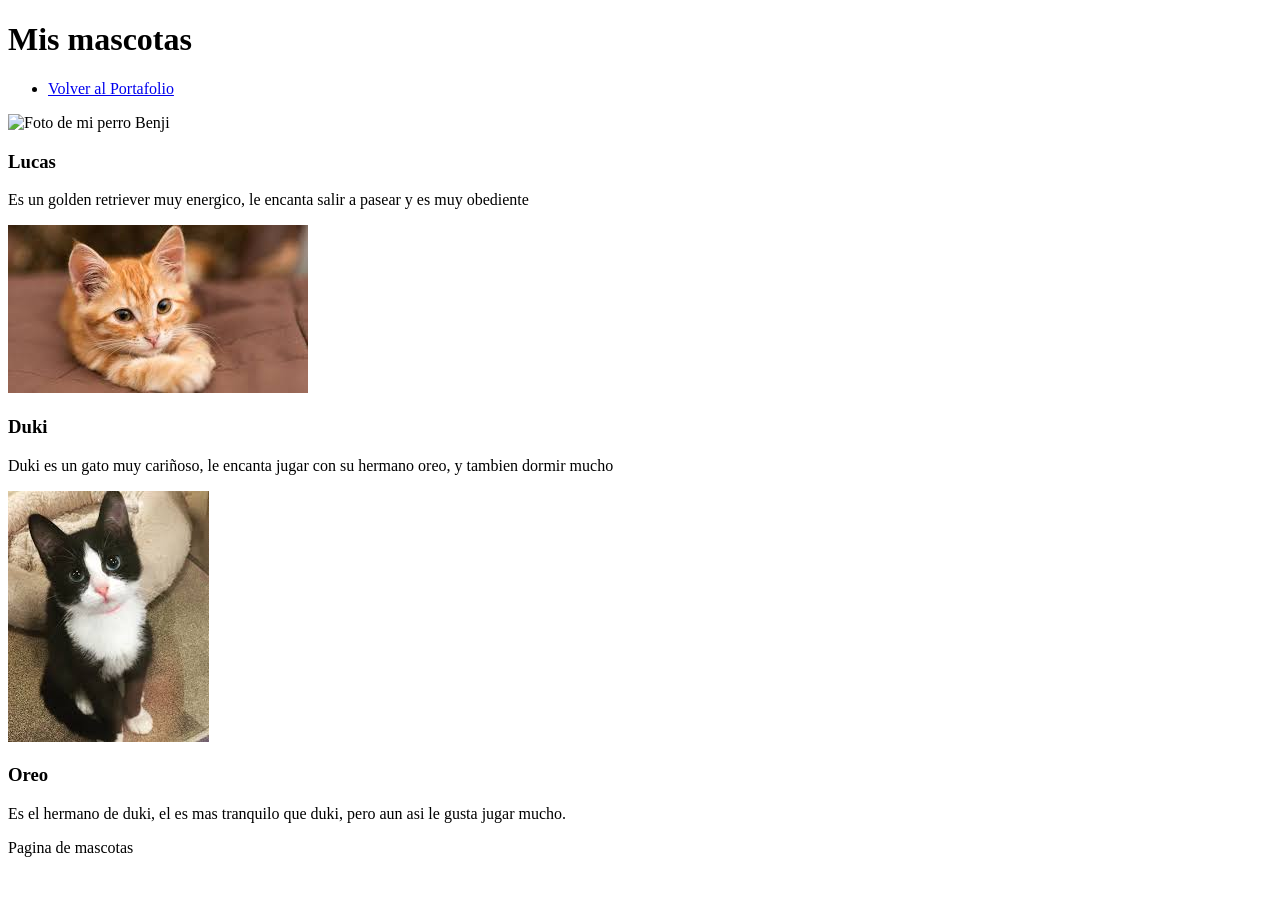
==== mascotas.html @ 18ed236e "html proyecto" ====
<!DOCTYPE html>
<html lang="en">
<head>
    <meta charset="UTF-8">
    <meta name="viewport" content="width=device-width, initial-scale=1.0">
    <title>Mis mascotas - Portafolio</title>
    <link rel="stylesheet" href="styles.css">
</head>

<body>
    <header>
        <h1>Mis mascotas</h1>
        <nav>
            <ul>
                <li><a href="index.html">Volver al Portafolio</a></li>
            </ul>
        </nav>
    </header>
        <main>
            <section class="Galeria">
            <article class="Ficha-mascota">
                <img src="https://encrypted-tbn0.gstatic.com/images?q=tbn:ANd9GcSKlY5giO4e0_exXFNHferEr9_WG_FuKoPHPA&s" alt="Foto de mi perro Benji">
                <h3>Lucas</h3>
                <p>Es un golden retriever muy energico, le encanta salir a pasear y es muy obediente</p>
            </article>
            <article class="Ficha-mascota">
                <img src="descarga (1).jpeg" alt="Foto de mi gato duki">
                <h3>Duki</h3>
                <p> Duki es un gato muy cariñoso, le encanta jugar con su hermano oreo, y tambien dormir mucho</p>
            </article>

            <article class="Ficha-mascota">
                <img src="descarga.jpeg" alt="Foto de mi gato oreo">
                <h3>Oreo</h3>
                <p>Es el hermano de duki, el es mas tranquilo que duki, pero aun asi le gusta jugar mucho.</p>
            </article>
         </section>    
        </main>
        <footer>
            <p>Pagina de mascotas</p>
        </footer>
    
</body>
</html>
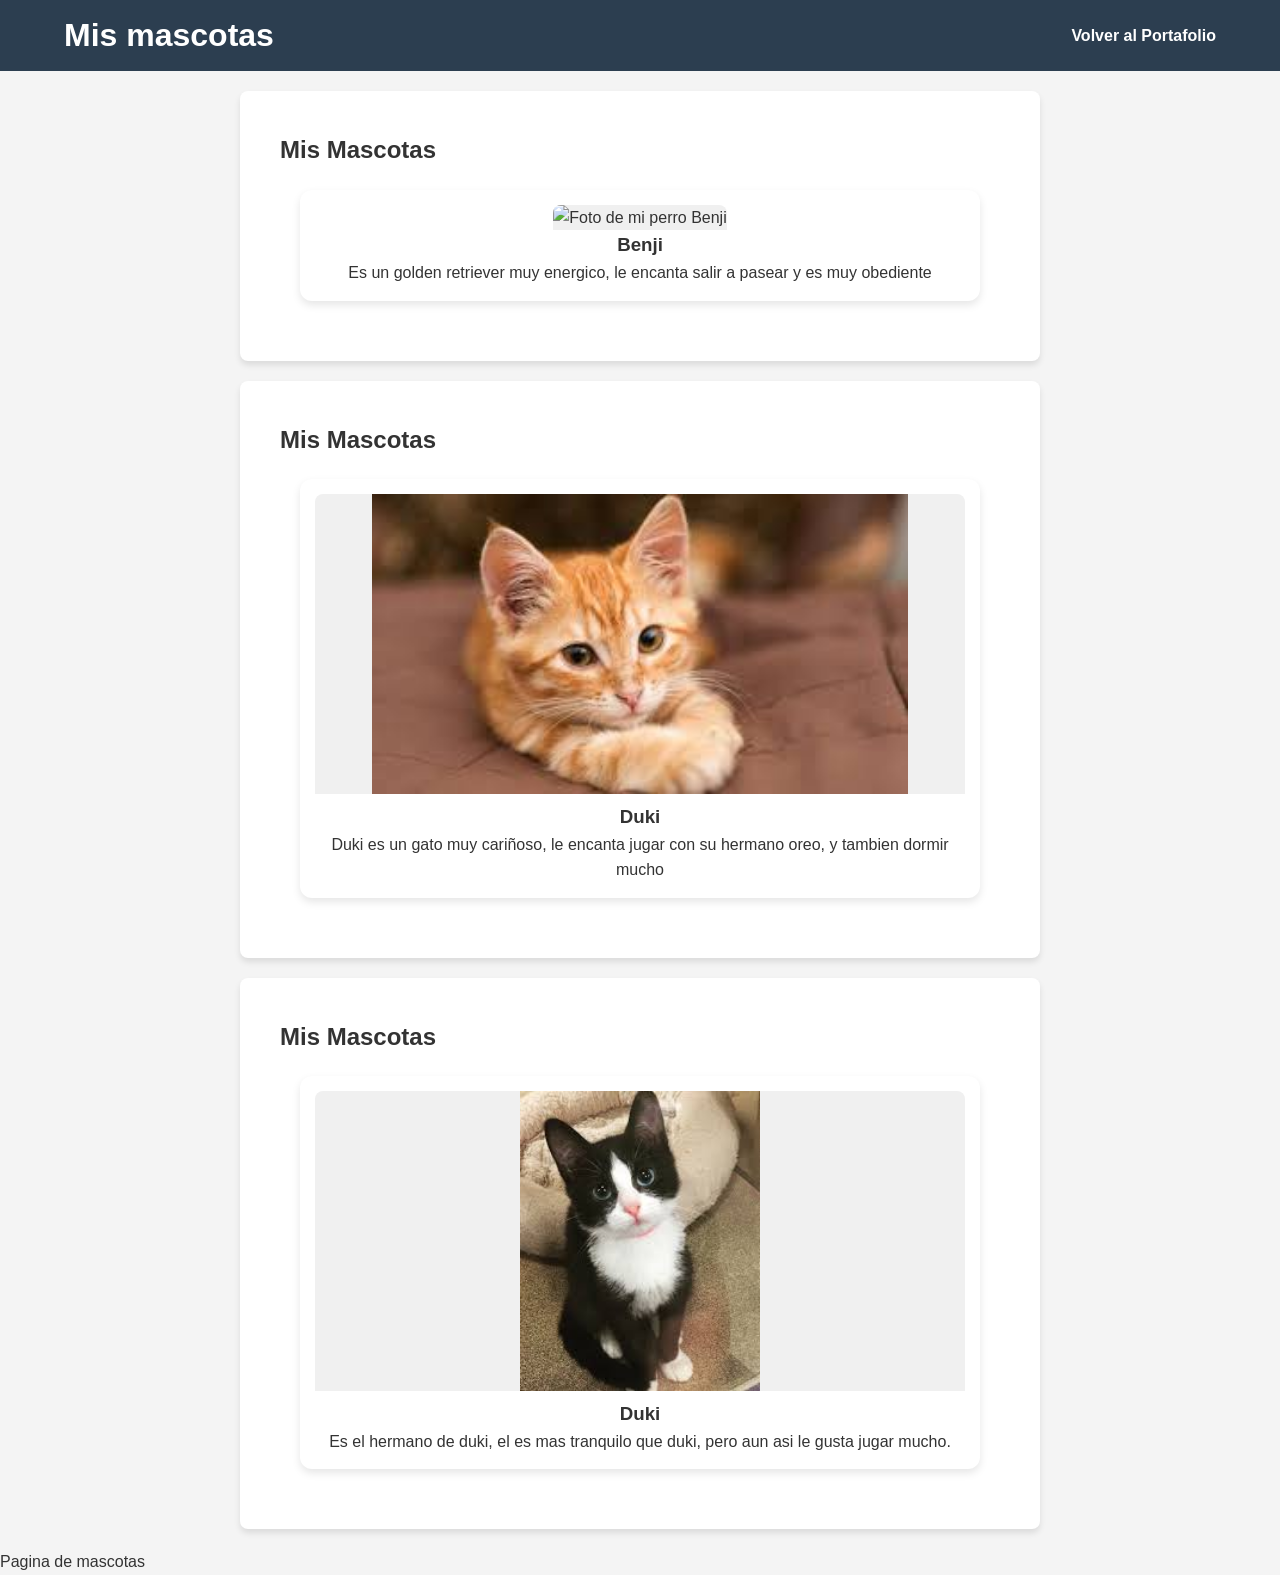
==== commit 84551827: "semana 2 hecha" ====
--- a/mascotas.html
+++ b/mascotas.html
@@ -17,28 +17,43 @@
         </nav>
     </header>
         <main>
-            <section class="Galeria">
-            <article class="Ficha-mascota">
-                <img src="https://encrypted-tbn0.gstatic.com/images?q=tbn:ANd9GcSKlY5giO4e0_exXFNHferEr9_WG_FuKoPHPA&s" alt="Foto de mi perro Benji">
-                <h3>Lucas</h3>
-                <p>Es un golden retriever muy energico, le encanta salir a pasear y es muy obediente</p>
-            </article>
-            <article class="Ficha-mascota">
-                <img src="descarga (1).jpeg" alt="Foto de mi gato duki">
-                <h3>Duki</h3>
-                <p> Duki es un gato muy cariñoso, le encanta jugar con su hermano oreo, y tambien dormir mucho</p>
-            </article>
+            <section id="galeria-mascotas">
+    <h2>Mis Mascotas</h2>
+    <div class="contenedor-galeria"> <article class="mascota-tarjeta">
+             <img src="https://encrypted-tbn0.gstatic.com/images?q=tbn:ANd9GcSKlY5giO4e0_exXFNHferEr9_WG_FuKoPHPA&s" alt="Foto de mi perro Benji">
+            <h3>Benji</h3>
+            <p>Es un golden retriever muy energico, le encanta salir a pasear y es muy obediente</p>
+        </article>
 
-            <article class="Ficha-mascota">
-                <img src="descarga.jpeg" alt="Foto de mi gato oreo">
-                <h3>Oreo</h3>
-                <p>Es el hermano de duki, el es mas tranquilo que duki, pero aun asi le gusta jugar mucho.</p>
-            </article>
-         </section>    
+        </div>
+</section>
+<section id="galeria-mascotas">
+    <h2>Mis Mascotas</h2>
+    <div class="contenedor-galeria"> <article class="mascota-tarjeta">
+             <img src="descarga (1).jpeg" alt="Foto de mi gato duki">
+            <h3>Duki</h3>
+            <p>Duki es un gato muy cariñoso, le encanta jugar con su hermano oreo, y tambien dormir mucho</p>
+        </article>
+
+        </div>
+</section>
+<section id="galeria-mascotas">
+<h2>Mis Mascotas</h2>
+<div class="contenedor-galeria"> <article class="mascota-tarjeta">
+        <img src="descarga.jpeg" alt="Foto de mi gato oreo">
+
+        <h3>Duki</h3>
+        <p>Es el hermano de duki, el es mas tranquilo que duki, pero aun asi le gusta jugar mucho.</p>
+        </article>
+
+        </div>
+</section>
+    
         </main>
         <footer>
             <p>Pagina de mascotas</p>
         </footer>
-    
+
+
 </body>
 </html>
--- a/styles.css
+++ b/styles.css
@@ -0,0 +1,183 @@
+
+* {
+    margin: 0;
+    padding: 0;
+    box-sizing: border-box; 
+}
+
+body {
+    font-family: 'Segoe UI', Tahoma, Geneva, Verdana, sans-serif;
+    line-height: 1.6;
+    background-color: #f4f4f4;
+    color: #333; 
+}
+
+header {
+    background-color: #2c3e50; 
+    color: white;
+    padding: 1rem;
+    display: flex;
+    justify-content: space-between; 
+    align-items: center;
+}
+
+nav ul {
+    display: flex;
+    list-style: none; 
+}
+
+nav ul li {
+    margin-left: 20px;
+}
+
+nav a {
+    color: white;
+    text-decoration: none; 
+    font-weight: bold;
+    transition: 0.3s; 
+}
+
+
+nav a:hover {
+    color: #3498db; /
+}
+
+section {
+    padding: 40px;
+    margin: 20px auto;
+    max-width: 800px; 
+    background: white;
+    border-radius: 8px;
+    box-shadow: 0 4px 6px rgba(0,0,0,0.1); 
+}
+
+form {
+    display: flex;
+    flex-direction: column; 
+}
+
+input, textarea {
+    margin-bottom: 15px;
+    padding: 10px;
+    border: 1px solid #ddd;
+    border-radius: 4px;
+}
+
+button {
+    background-color: #27ae60;
+    color: white;
+    padding: 10px;
+    border: none;
+    border-radius: 4px;
+    cursor: pointer;
+}
+
+.mascota-ficha {
+    text-align: center;
+    margin-bottom: 30px;
+}
+
+.mascota-ficha img {
+    width: 100%;
+    max-width: 300px; 
+    height: auto;
+    border-radius: 15px; 
+    box-shadow: 0 10px 20px rgba(0,0,0,0.2); 
+    transition: transform 0.3s;
+}
+
+
+.mascota-ficha img:hover {
+    transform: scale(1.05);
+}
+
+/* TASK 2: Header y Navegación con Flexbox */
+header {
+    background-color: #2c3e50;
+    color: white;
+    padding: 20px 50px;
+    
+    display: flex;             /* Activamos Flexbox */
+    justify-content: space-between; /* Separa el título del menú */
+    align-items: center;       /* Centra todo verticalmente */
+}
+
+nav ul {
+    display: flex;             /* Los enlaces se ponen en fila */
+    list-style: none;
+    gap: 20px;                 /* Espacio uniforme entre enlaces */
+}
+
+/* TASK 3: Sección de Proyectos con Grid Layout */
+.grid-proyectos {
+    display: grid;             /* Activamos Grid */
+    /* Crea 3 columnas de igual tamaño (1fr = 1 fracción del espacio) */
+    grid-template-columns: repeat(3, 1fr); 
+    gap: 20px;                 /* Espacio entre las tarjetas */
+    padding: 20px 0;
+}
+
+.tarjeta-proyecto {
+    background-color: #fff;
+    padding: 20px;
+    border: 1px solid #ddd;
+    border-radius: 8px;
+    transition: transform 0.3s;
+}
+
+.tarjeta-proyecto:hover {
+    transform: translateY(-5px); /* Pequeña animación al pasar el mouse */
+}
+
+/* TASK 4: Galería de Mascotas (Combinación) */
+.galeria-mascotas {
+    display: grid;
+    /* Esto hace que las columnas se ajusten solas según el tamaño de la pantalla */
+    grid-template-columns: repeat(auto-fit, minmax(250px, 1fr));
+    gap: 15px;
+}
+
+/* Ejemplo de Flexbox dentro de la galería para los detalles */
+.mascota-ficha {
+    display: flex;
+    flex-direction: column;    /* Elementos uno sobre otro */
+    align-items: center;       /* Centrados horizontalmente */
+    background: #eee;
+    padding: 15px;
+    border-radius: 10px;
+}
+
+.contenedor-galeria {
+    display: grid;
+    /* Esto crea columnas que se ajustan solas (mínimo 250px de ancho) */
+    grid-template-columns: repeat(auto-fit, minmax(250px, 1fr));
+    gap: 20px; /* El espacio entre cada mascota */
+    padding: 20px;
+}
+
+.mascota-tarjeta {
+    background: white;
+    padding: 15px;
+    border-radius: 12px;
+    box-shadow: 0 4px 8px rgba(0,0,0,0.1);
+    text-align: center; /* Centra el nombre y el texto */
+}
+.mascota-tarjeta img {
+    width: 100%;       /* Ocupa todo el ancho de la tarjeta */
+    height: 300px;     /* Dale un poco más de altura para que quepa */
+    object-fit: contain; /* ¡CAMBIA ESTO! Muestra la foto entera dentro del espacio */
+    background-color: #f0f0f0; /* Opcional: un color de fondo para los espacios vacíos */
+    border-radius: 8px 8px 0 0;
+}
+header {
+    display: flex;
+    justify-content: space-between; /* Título a la izquierda, enlace a la derecha */
+    align-items: center;
+    padding: 10px 5%;
+}
+.contenedor-galeria {
+    display: grid;
+    grid-template-columns: repeat(auto-fit, minmax(300px, 1fr));
+    gap: 30px; /* Esto separará a Benji de las otras mascotas */
+    padding: 20px;
+}
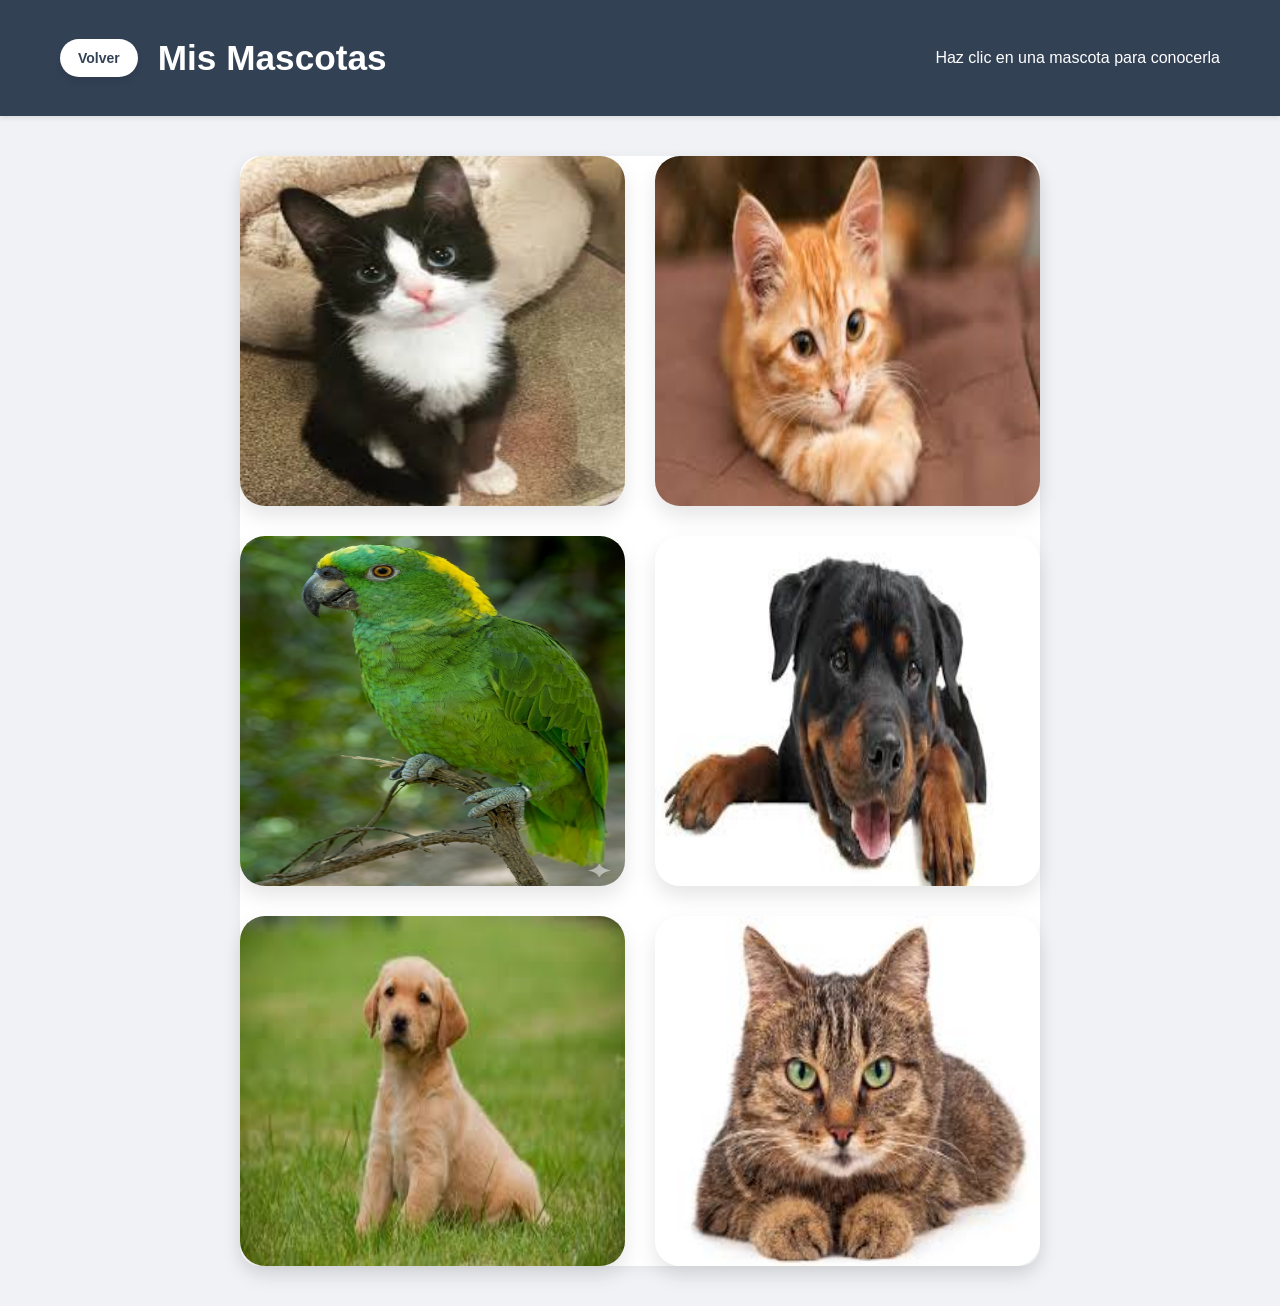
==== commit 236f759e: "week 2 finished" ====
--- a/mascotas.html
+++ b/mascotas.html
@@ -1,59 +1,95 @@
 <!DOCTYPE html>
-<html lang="en">
+<html lang="es">
 <head>
     <meta charset="UTF-8">
     <meta name="viewport" content="width=device-width, initial-scale=1.0">
-    <title>Mis mascotas - Portafolio</title>
+    <title>Mi Galería de Mascotas Interactiva</title>
     <link rel="stylesheet" href="styles.css">
 </head>
+<body>
 
-<body>
-    <header>
-        <h1>Mis mascotas</h1>
-        <nav>
-            <ul>
-                <li><a href="index.html">Volver al Portafolio</a></li>
-            </ul>
-        </nav>
-    </header>
-        <main>
-            <section id="galeria-mascotas">
-    <h2>Mis Mascotas</h2>
-    <div class="contenedor-galeria"> <article class="mascota-tarjeta">
-             <img src="https://encrypted-tbn0.gstatic.com/images?q=tbn:ANd9GcSKlY5giO4e0_exXFNHferEr9_WG_FuKoPHPA&s" alt="Foto de mi perro Benji">
-            <h3>Benji</h3>
-            <p>Es un golden retriever muy energico, le encanta salir a pasear y es muy obediente</p>
-        </article>
+   <header class="header-principal">
+    <div class="contenedor-titulo">
+        <a href="index.html" class="boton-volver">Volver</a>
+        <h1>Mis Mascotas</h1>
+    </div>
+    <p class="subtitulo">Haz clic en una mascota para conocerla</p>
+</header>
 
-        </div>
-</section>
-<section id="galeria-mascotas">
-    <h2>Mis Mascotas</h2>
-    <div class="contenedor-galeria"> <article class="mascota-tarjeta">
-             <img src="descarga (1).jpeg" alt="Foto de mi gato duki">
-            <h3>Duki</h3>
-            <p>Duki es un gato muy cariñoso, le encanta jugar con su hermano oreo, y tambien dormir mucho</p>
-        </article>
+    <main>
+        <section class="contenedor-galeria">
 
-        </div>
-</section>
-<section id="galeria-mascotas">
-<h2>Mis Mascotas</h2>
-<div class="contenedor-galeria"> <article class="mascota-tarjeta">
-        <img src="descarga.jpeg" alt="Foto de mi gato oreo">
+            <div class="tarjeta-mascota" onclick="toggleMascota(this)">
+                <img src="descarga.jpeg" alt="Duki">
+                <div class="info-mascota">
+                    <span class="cerrar">&times;</span>
+                    <h3>Duki</h3>
+                    <p>Un gato curioso y juguetón, le encanta perseguir hilos y dormir.</p>
+                </div>
+            </div>
 
-        <h3>Duki</h3>
-        <p>Es el hermano de duki, el es mas tranquilo que duki, pero aun asi le gusta jugar mucho.</p>
-        </article>
+            <div class="tarjeta-mascota" onclick="toggleMascota(this)">
+                <img src="descarga (1).jpeg" alt="Oreo">
+                <div class="info-mascota">
+                    <span class="cerrar">&times;</span>
+                    <h3>Oreo</h3>
+                    <p>Un gato Amigable siempre te recibirá con un ronroneo, es hermano de duki y le encanta jugar.</p>
+                </div>
+            </div>
 
-        </div>
-</section>
-    
-        </main>
-        <footer>
-            <p>Pagina de mascotas</p>
-        </footer>
+            <div class="tarjeta-mascota" onclick="toggleMascota(this)">
+                <img src="loro2.png" alt="Paco">
+                <div class="info-mascota">
+                    <span class="cerrar">&times;</span>
+                    <h3>Paco</h3>
+                    <p>Inteligente, le encanta imitar sonidos.</p>
+                </div>
+            </div>
 
+            <div class="tarjeta-mascota" onclick="toggleMascota(this)">
+                <img src="perro.jpeg" alt="Rocky">
+                <div class="info-mascota">
+                    <span class="cerrar">&times;</span>
+                    <h3>Rocky</h3>
+                    <p>Rocky es Leal y protector, ama jugar y dormir, tambien salir al parque.</p>
+                </div>
+            </div>
+
+            <div class="tarjeta-mascota" onclick="toggleMascota(this)">
+                <img src="perro 2.jpeg" alt="Luna">
+                <div class="info-mascota">
+                    <span class="cerrar">&times;</span>
+                    <h3>Luna</h3>
+                    <p>luna esta siempre feliz, ama comer y jugar con su hermano Rocky.</p>
+                </div>
+            </div>
+
+            <div class="tarjeta-mascota" onclick="toggleMascota(this)">
+                <img src="gato.jpeg" alt="Lucas">
+                <div class="info-mascota">
+                    <span class="cerrar">&times;</span>
+                    <h3>Lucas</h3>
+                    <p>Un gato muy especial, aunque es bastante independiente ama estar con sus hermanos.</p>
+                </div>
+            </div>
+
+        </section>
+    </main>
+
+    <script>
+        function toggleMascota(tarjeta) {
+   
+            const tarjetasAbiertas = document.querySelectorAll('.tarjeta-mascota.abierta');
+            tarjetasAbiertas.forEach(t => {
+                if (t !== tarjeta) {
+                    t.classList.remove('abierta');
+                }
+            });
+
+   
+            tarjeta.classList.toggle('abierta');
+        }
+    </script>
 
 </body>
 </html>
--- a/styles.css
+++ b/styles.css
@@ -2,182 +2,285 @@
 * {
     margin: 0;
     padding: 0;
-    box-sizing: border-box; 
+    box-sizing: border-box;
 }
 
 body {
     font-family: 'Segoe UI', Tahoma, Geneva, Verdana, sans-serif;
     line-height: 1.6;
-    background-color: #f4f4f4;
-    color: #333; 
+    background-color: #f0f2f5;
+    color: #333;
 }
 
 header {
-    background-color: #2c3e50; 
-    color: white;
-    padding: 1rem;
-    display: flex;
-    justify-content: space-between; 
-    align-items: center;
+    background-color: #334155;
+    padding: 20px 60px; 
+    display: flex;
+    justify-content: space-between;
+    align-items: center;
+}
+
+header h1 {
+    color: white;
+    font-size: 1.5rem;
 }
 
 nav ul {
-    display: flex;
-    list-style: none; 
-}
-
-nav ul li {
-    margin-left: 20px;
+    display: flex; 
+    list-style: none;
+    gap: 15px;
 }
 
 nav a {
-    color: white;
-    text-decoration: none; 
-    font-weight: bold;
-    transition: 0.3s; 
+    text-decoration: none;
+    color: white;
+    background-color: rgba(255, 255, 255, 0.1); 
+    padding: 10px 20px;
+    border-radius: 20px;
+    font-weight: bold;
+    transition: all 0.3s ease;
+    border: 1px solid transparent;
 }
 
 
 nav a:hover {
-    color: #3498db; /
-}
+    background-color: white;
+    color: #334155;
+    transform: translateY(-3px); 
+    box-shadow: 0 4px 10px rgba(0,0,0,0.2);
+}
+
+header {
+    background-color: #334155; 
+    color: white;
+    width: 100%;
+    padding: 30px 60px; 
+    display: flex;
+    justify-content: space-between;
+    align-items: center;
+    box-shadow: 0 2px 5px rgba(0,0,0,0.1);
+}
+
+.contenedor-titulo {
+    display: flex;
+    align-items: center;
+    gap: 20px;
+}
+
+header h1 {
+    margin: 0;
+    font-size: 2.2em;
+}
+
+
+.boton-volver {
+    display: inline-flex;
+    align-items: center;
+    text-decoration: none;
+    color: #334155;
+    background-color: white;
+    padding: 8px 18px;
+    border-radius: 25px; 
+    font-weight: bold;
+    font-size: 14px;
+    box-shadow: 0 4px 6px rgba(0,0,0,0.1);
+    transition: all 0.3s ease;
+}
+
+.boton-volver:hover {
+    background-color: #e2e8f0;
+    transform: translateX(-5px);
+}
+
+
+main {
+    width: 95%; 
+    max-width: 1400px; 
+    margin: 40px auto;
+}
+
+.contenedor-galeria {
+    display: grid;
+   
+    grid-template-columns: repeat(auto-fit, minmax(300px, 1fr)); 
+    gap: 30px;
+    width: 100%;
+    padding: 0; 
+}
+
+.tarjeta-mascota {
+    height: 350px; 
+    border-radius: 25px;
+    overflow: hidden;
+    position: relative;
+    box-shadow: 0 10px 20px rgba(0,0,0,0.1);
+}
+
+.tarjeta-mascota img {
+    width: 100%;
+    height: 100%;
+    object-fit: adapt; 
+}
+
+
+.tarjeta-mascota:hover {
+    transform: translateY(-8px);
+}
+
+
+.info-mascota {
+    position: absolute;
+    bottom: -100%;
+    left: 0;
+    width: 100%;
+    height: 100%;
+    background: linear-gradient(to top, rgba(0,0,0,0.9), rgba(0,0,0,0.7));
+    color: white;
+    padding: 25px;
+    display: flex;
+    flex-direction: column;
+    justify-content: center;
+    align-items: center;
+    text-align: center;
+    transition: all 0.5s cubic-bezier(0.25, 0.46, 0.45, 0.94);
+    opacity: 0;
+}
+
+.tarjeta-mascota.abierta .info-mascota {
+    bottom: 0;
+    opacity: 1;
+}
+
+.tarjeta-mascota.abierta img {
+    transform: scale(1.1);
+    filter: blur(2px);
+}
+
 
 section {
     padding: 40px;
-    margin: 20px auto;
-    max-width: 800px; 
+    margin: 40px auto;
+    max-width: 800px;
     background: white;
-    border-radius: 8px;
-    box-shadow: 0 4px 6px rgba(0,0,0,0.1); 
-}
-
-form {
-    display: flex;
-    flex-direction: column; 
+    border-radius: 20px; 
+    box-shadow: 0 4px 15px rgba(0,0,0,0.05);
 }
 
 input, textarea {
+    width: 100%;
     margin-bottom: 15px;
-    padding: 10px;
+    padding: 12px;
     border: 1px solid #ddd;
-    border-radius: 4px;
+    border-radius: 10px; 
 }
 
 button {
     background-color: #27ae60;
     color: white;
-    padding: 10px;
+    padding: 12px;
     border: none;
-    border-radius: 4px;
+    border-radius: 10px;
+    font-weight: bold;
     cursor: pointer;
-}
-
-.mascota-ficha {
-    text-align: center;
-    margin-bottom: 30px;
-}
-
-.mascota-ficha img {
-    width: 100%;
-    max-width: 300px; 
-    height: auto;
-    border-radius: 15px; 
-    box-shadow: 0 10px 20px rgba(0,0,0,0.2); 
-    transition: transform 0.3s;
-}
-
-
-.mascota-ficha img:hover {
-    transform: scale(1.05);
-}
-
-/* TASK 2: Header y Navegación con Flexbox */
-header {
-    background-color: #2c3e50;
-    color: white;
-    padding: 20px 50px;
-    
-    display: flex;             /* Activamos Flexbox */
-    justify-content: space-between; /* Separa el título del menú */
-    align-items: center;       /* Centra todo verticalmente */
-}
-
-nav ul {
-    display: flex;             /* Los enlaces se ponen en fila */
-    list-style: none;
-    gap: 20px;                 /* Espacio uniforme entre enlaces */
-}
-
-/* TASK 3: Sección de Proyectos con Grid Layout */
-.grid-proyectos {
-    display: grid;             /* Activamos Grid */
-    /* Crea 3 columnas de igual tamaño (1fr = 1 fracción del espacio) */
-    grid-template-columns: repeat(3, 1fr); 
-    gap: 20px;                 /* Espacio entre las tarjetas */
-    padding: 20px 0;
-}
-
-.tarjeta-proyecto {
-    background-color: #fff;
+    transition: 0.3s;
+}
+
+button:hover {
+    background-color: #219150;
+}
+
+
+.contenedor-proyectos-acordeon {
+    display: flex;
+    flex-direction: column; 
+    gap: 15px; 
+    width: 100%;
+    margin-top: 20px;
+}
+
+
+.pestaña-proyecto {
+    background-color: white;
+    border-radius: 12px; 
+    overflow: hidden;
+    box-shadow: 0 4px 6px rgba(0,0,0,0.05); 
+    transition: all 0.3s ease; 
+    cursor: pointer; 
+}
+
+
+.pestaña-proyecto:hover {
+    box-shadow: 0 8px 15px rgba(0,0,0,0.1);
+}
+
+
+.cabecera-pestaña {
     padding: 20px;
-    border: 1px solid #ddd;
-    border-radius: 8px;
-    transition: transform 0.3s;
-}
-
-.tarjeta-proyecto:hover {
-    transform: translateY(-5px); /* Pequeña animación al pasar el mouse */
-}
-
-/* TASK 4: Galería de Mascotas (Combinación) */
-.galeria-mascotas {
-    display: grid;
-    /* Esto hace que las columnas se ajusten solas según el tamaño de la pantalla */
-    grid-template-columns: repeat(auto-fit, minmax(250px, 1fr));
-    gap: 15px;
-}
-
-/* Ejemplo de Flexbox dentro de la galería para los detalles */
-.mascota-ficha {
-    display: flex;
-    flex-direction: column;    /* Elementos uno sobre otro */
-    align-items: center;       /* Centrados horizontalmente */
-    background: #eee;
-    padding: 15px;
-    border-radius: 10px;
-}
-
-.contenedor-galeria {
-    display: grid;
-    /* Esto crea columnas que se ajustan solas (mínimo 250px de ancho) */
-    grid-template-columns: repeat(auto-fit, minmax(250px, 1fr));
-    gap: 20px; /* El espacio entre cada mascota */
-    padding: 20px;
-}
-
-.mascota-tarjeta {
-    background: white;
-    padding: 15px;
-    border-radius: 12px;
-    box-shadow: 0 4px 8px rgba(0,0,0,0.1);
-    text-align: center; /* Centra el nombre y el texto */
-}
-.mascota-tarjeta img {
-    width: 100%;       /* Ocupa todo el ancho de la tarjeta */
-    height: 300px;     /* Dale un poco más de altura para que quepa */
-    object-fit: contain; /* ¡CAMBIA ESTO! Muestra la foto entera dentro del espacio */
-    background-color: #f0f0f0; /* Opcional: un color de fondo para los espacios vacíos */
-    border-radius: 8px 8px 0 0;
-}
-header {
-    display: flex;
-    justify-content: space-between; /* Título a la izquierda, enlace a la derecha */
-    align-items: center;
-    padding: 10px 5%;
-}
-.contenedor-galeria {
-    display: grid;
-    grid-template-columns: repeat(auto-fit, minmax(300px, 1fr));
-    gap: 30px; /* Esto separará a Benji de las otras mascotas */
-    padding: 20px;
+    display: flex; 
+    justify-content: space-between; 
+    align-items: center; 
+    transition: background-color 0.3s ease;
+}
+
+.cabecera-pestaña h3 {
+    margin: 0;
+    font-size: 1.3em;
+    font-weight: bold; 
+    color: #334155; 
+}
+
+.icono-flecha {
+    font-size: 1.2em;
+    color: #64748b;
+    transition: transform 0.4s ease; 
+}
+
+.pestaña-proyecto.activa .cabecera-pestaña {
+    background-color: #f1f5f9; 
+}
+
+.pestaña-proyecto.activa .icono-flecha {
+    transform: rotate(90deg); 
+    color: #3498db; 
+}
+
+.contenido-pestaña {
+    max-height: 0; 
+    overflow: hidden; 
+    transition: all 0.5s ease; 
+    opacity: 0; 
+    padding: 0 20px; 
+    box-sizing: border-box; 
+}
+
+
+.pestaña-proyecto.activa .contenido-pestaña {
+    max-height: 500px; 
+    padding: 20px; 
+    opacity: 1; 
+    border-top: 1px solid #e2e8f0; 
+}
+
+
+.contenido-pestaña p {
+    margin: 0 0 15px;
+    font-size: 1.1em;
+    line-height: 1.6; 
+    color: #475569;
+}
+
+
+.boton-proyecto {
+    display: inline-block;
+    padding: 10px 20px;
+    background-color: #27ae60; 
+    color: white;
+    text-decoration: none; 
+    border-radius: 8px; 
+    font-weight: bold;
+    transition: background-color 0.3s ease;
+}
+
+.boton-proyecto:hover {
+    background-color: #219150; 
 }
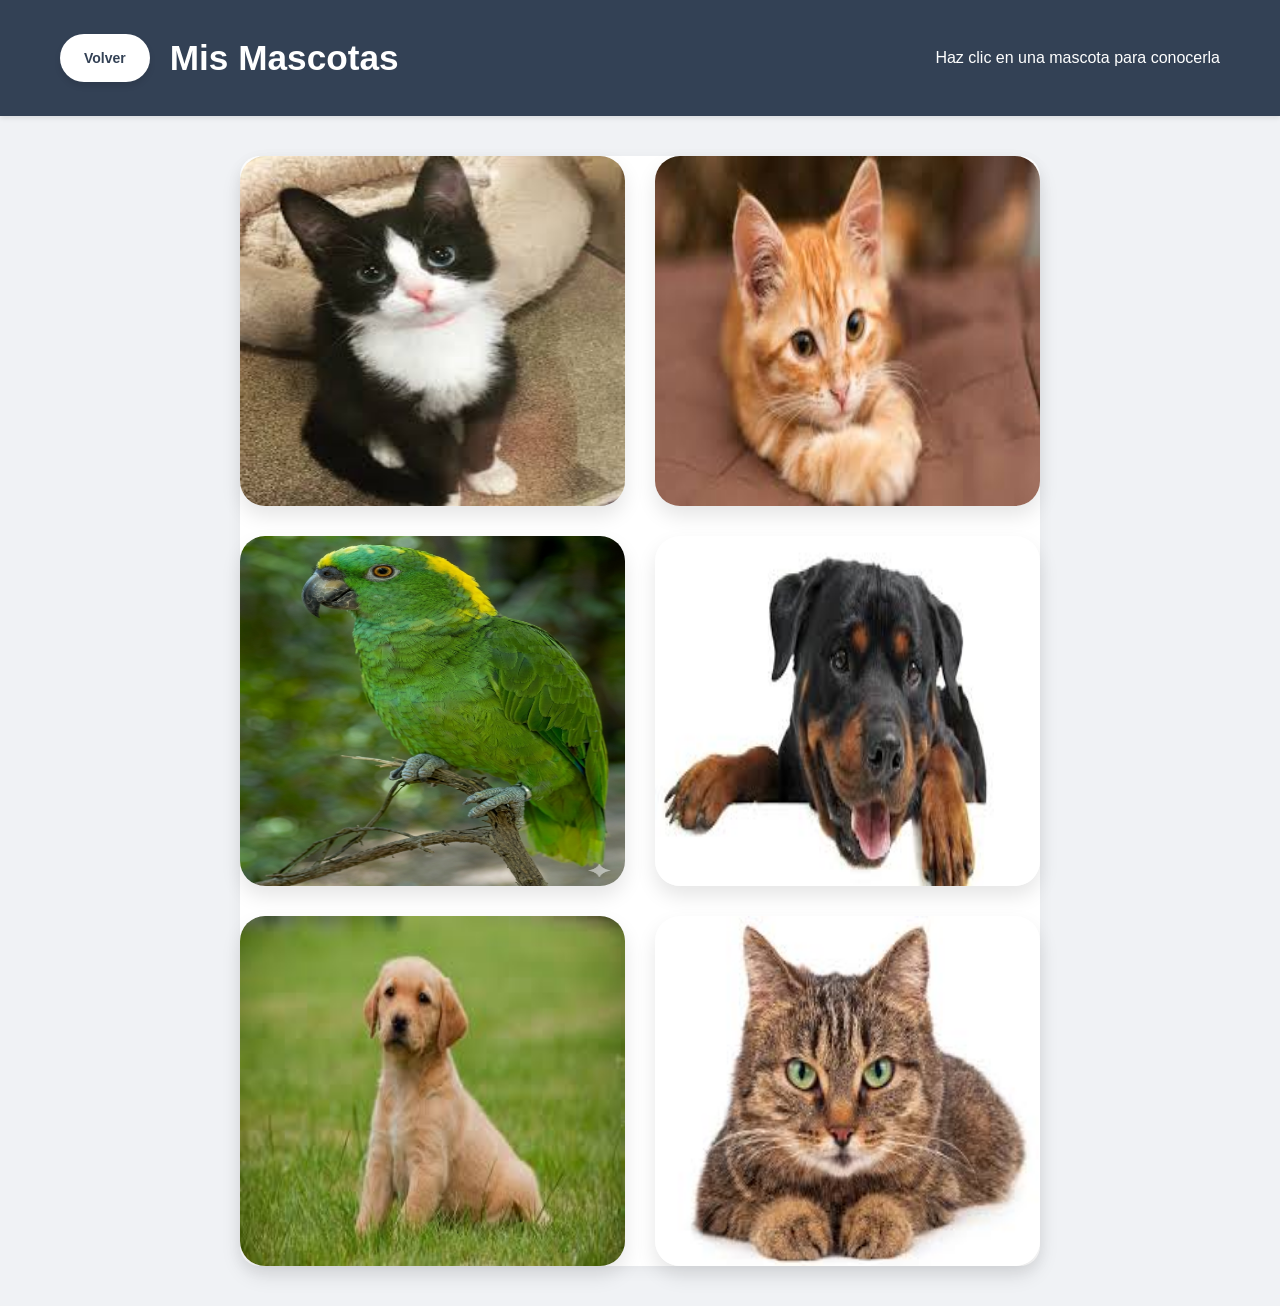
==== commit 25ca3775: "Projecto terminado" ====
--- a/mascotas.html
+++ b/mascotas.html
@@ -3,7 +3,7 @@
 <head>
     <meta charset="UTF-8">
     <meta name="viewport" content="width=device-width, initial-scale=1.0">
-    <title>Mi Galería de Mascotas Interactiva</title>
+    <title>Mi Galería de Mascotas </title>
     <link rel="stylesheet" href="styles.css">
 </head>
 <body>
@@ -20,25 +20,25 @@
         <section class="contenedor-galeria">
 
             <div class="tarjeta-mascota" onclick="toggleMascota(this)">
-                <img src="descarga.jpeg" alt="Duki">
+                <img src="img/descarga.jpeg" alt="Oreo">
                 <div class="info-mascota">
                     <span class="cerrar">&times;</span>
-                    <h3>Duki</h3>
+                    <h3>Oreo</h3>
                     <p>Un gato curioso y juguetón, le encanta perseguir hilos y dormir.</p>
                 </div>
             </div>
 
             <div class="tarjeta-mascota" onclick="toggleMascota(this)">
-                <img src="descarga (1).jpeg" alt="Oreo">
+                <img src="img/descarga (1).jpeg" alt="Duki">
                 <div class="info-mascota">
                     <span class="cerrar">&times;</span>
-                    <h3>Oreo</h3>
+                    <h3>Duki</h3>
                     <p>Un gato Amigable siempre te recibirá con un ronroneo, es hermano de duki y le encanta jugar.</p>
                 </div>
             </div>
 
             <div class="tarjeta-mascota" onclick="toggleMascota(this)">
-                <img src="loro2.png" alt="Paco">
+                <img src="img/loro2.png" alt="Paco">
                 <div class="info-mascota">
                     <span class="cerrar">&times;</span>
                     <h3>Paco</h3>
@@ -47,7 +47,7 @@
             </div>
 
             <div class="tarjeta-mascota" onclick="toggleMascota(this)">
-                <img src="perro.jpeg" alt="Rocky">
+                <img src="img/perro.jpeg" alt="Rocky">
                 <div class="info-mascota">
                     <span class="cerrar">&times;</span>
                     <h3>Rocky</h3>
@@ -56,7 +56,7 @@
             </div>
 
             <div class="tarjeta-mascota" onclick="toggleMascota(this)">
-                <img src="perro 2.jpeg" alt="Luna">
+                <img src="img/perro 2.jpeg " alt="Luna">
                 <div class="info-mascota">
                     <span class="cerrar">&times;</span>
                     <h3>Luna</h3>
@@ -65,7 +65,7 @@
             </div>
 
             <div class="tarjeta-mascota" onclick="toggleMascota(this)">
-                <img src="gato.jpeg" alt="Lucas">
+                <img src="img/gato.jpeg" alt="Lucas">
                 <div class="info-mascota">
                     <span class="cerrar">&times;</span>
                     <h3>Lucas</h3>
@@ -76,20 +76,6 @@
         </section>
     </main>
 
-    <script>
-        function toggleMascota(tarjeta) {
-   
-            const tarjetasAbiertas = document.querySelectorAll('.tarjeta-mascota.abierta');
-            tarjetasAbiertas.forEach(t => {
-                if (t !== tarjeta) {
-                    t.classList.remove('abierta');
-                }
-            });
-
-   
-            tarjeta.classList.toggle('abierta');
-        }
-    </script>
 
 </body>
 </html>
--- a/styles.css
+++ b/styles.css
@@ -1,3 +1,11 @@
+:root {
+    --color-primario: #334155;
+    --color-acento: #3b82f6;
+    --color-fondo: #f0f2f5;
+    --fuente-principal: 'Segoe UI', Tahoma, Geneva, Verdana, sans-serif;
+}
+
+
 
 * {
     margin: 0;
@@ -12,13 +20,6 @@
     color: #333;
 }
 
-header {
-    background-color: #334155;
-    padding: 20px 60px; 
-    display: flex;
-    justify-content: space-between;
-    align-items: center;
-}
 
 header h1 {
     color: white;
@@ -77,21 +78,21 @@
     display: inline-flex;
     align-items: center;
     text-decoration: none;
-    color: #334155;
+    color: var(--color-primario); 
     background-color: white;
-    padding: 8px 18px;
-    border-radius: 25px; 
+    padding: 0.8rem 1.5rem; 
+    border-radius: 25px;
     font-weight: bold;
-    font-size: 14px;
+    font-size: 0.875rem;
     box-shadow: 0 4px 6px rgba(0,0,0,0.1);
     transition: all 0.3s ease;
+    font-family: var(--fuente-principal); 
 }
 
 .boton-volver:hover {
-    background-color: #e2e8f0;
+    background-color: var(--color-fondo); 
     transform: translateX(-5px);
 }
-
 
 main {
     width: 95%; 
@@ -283,4 +284,37 @@
 
 .boton-proyecto:hover {
     background-color: #219150; 
+}
+
+html {
+    font-size: 16px; 
+}
+
+body {
+    font-size: 1rem;
+}
+
+img {
+    max-width: 100%;
+    height: auto;
+    display: block;
+}
+
+
+@media (min-width: 768px) {
+    .contenedor-proyectos {
+        display: grid;
+        grid-template-columns: repeat(2, 1fr);
+    }
+    .galeria {
+        display: grid;
+        grid-template-columns: repeat(3, 1fr);
+    }
+}
+
+
+@media (min-width: 1024px) {
+    .contenedor-proyectos {
+        grid-template-columns: repeat(3, 1fr);
+    }
 }
